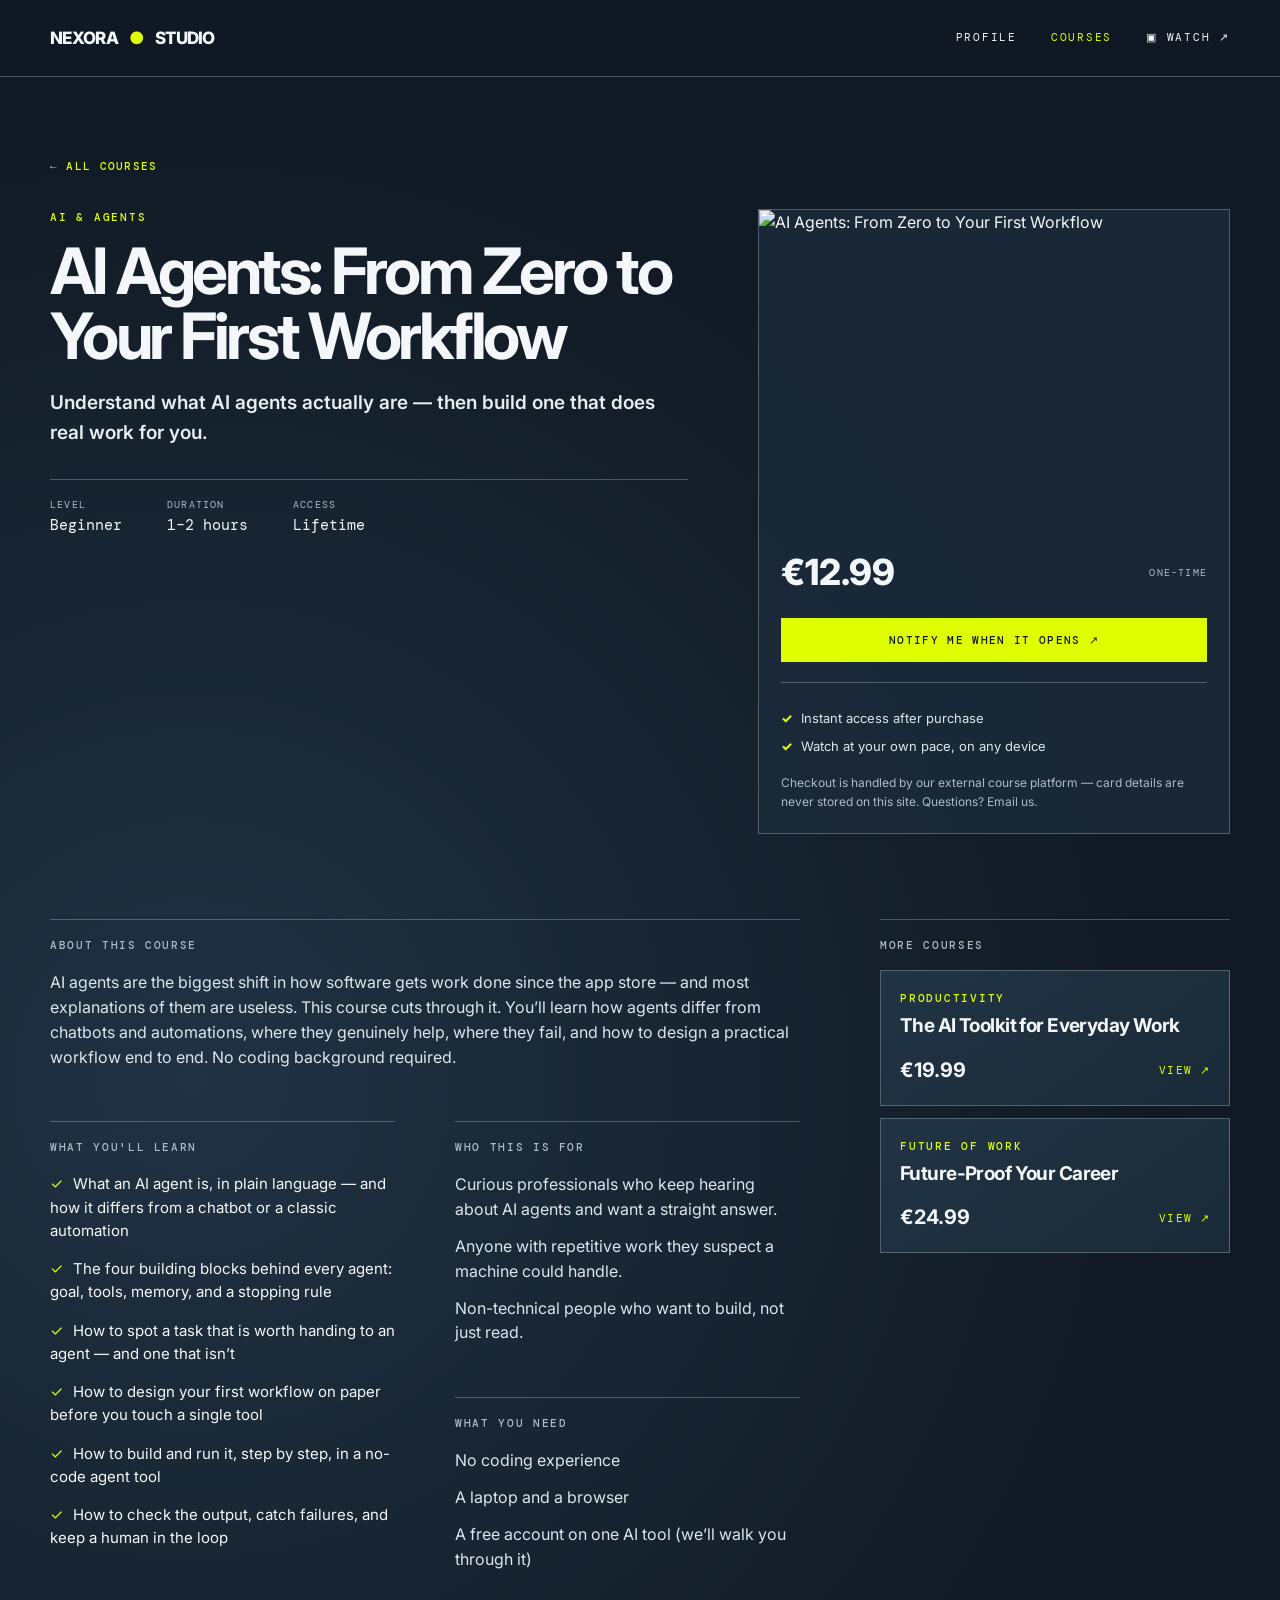
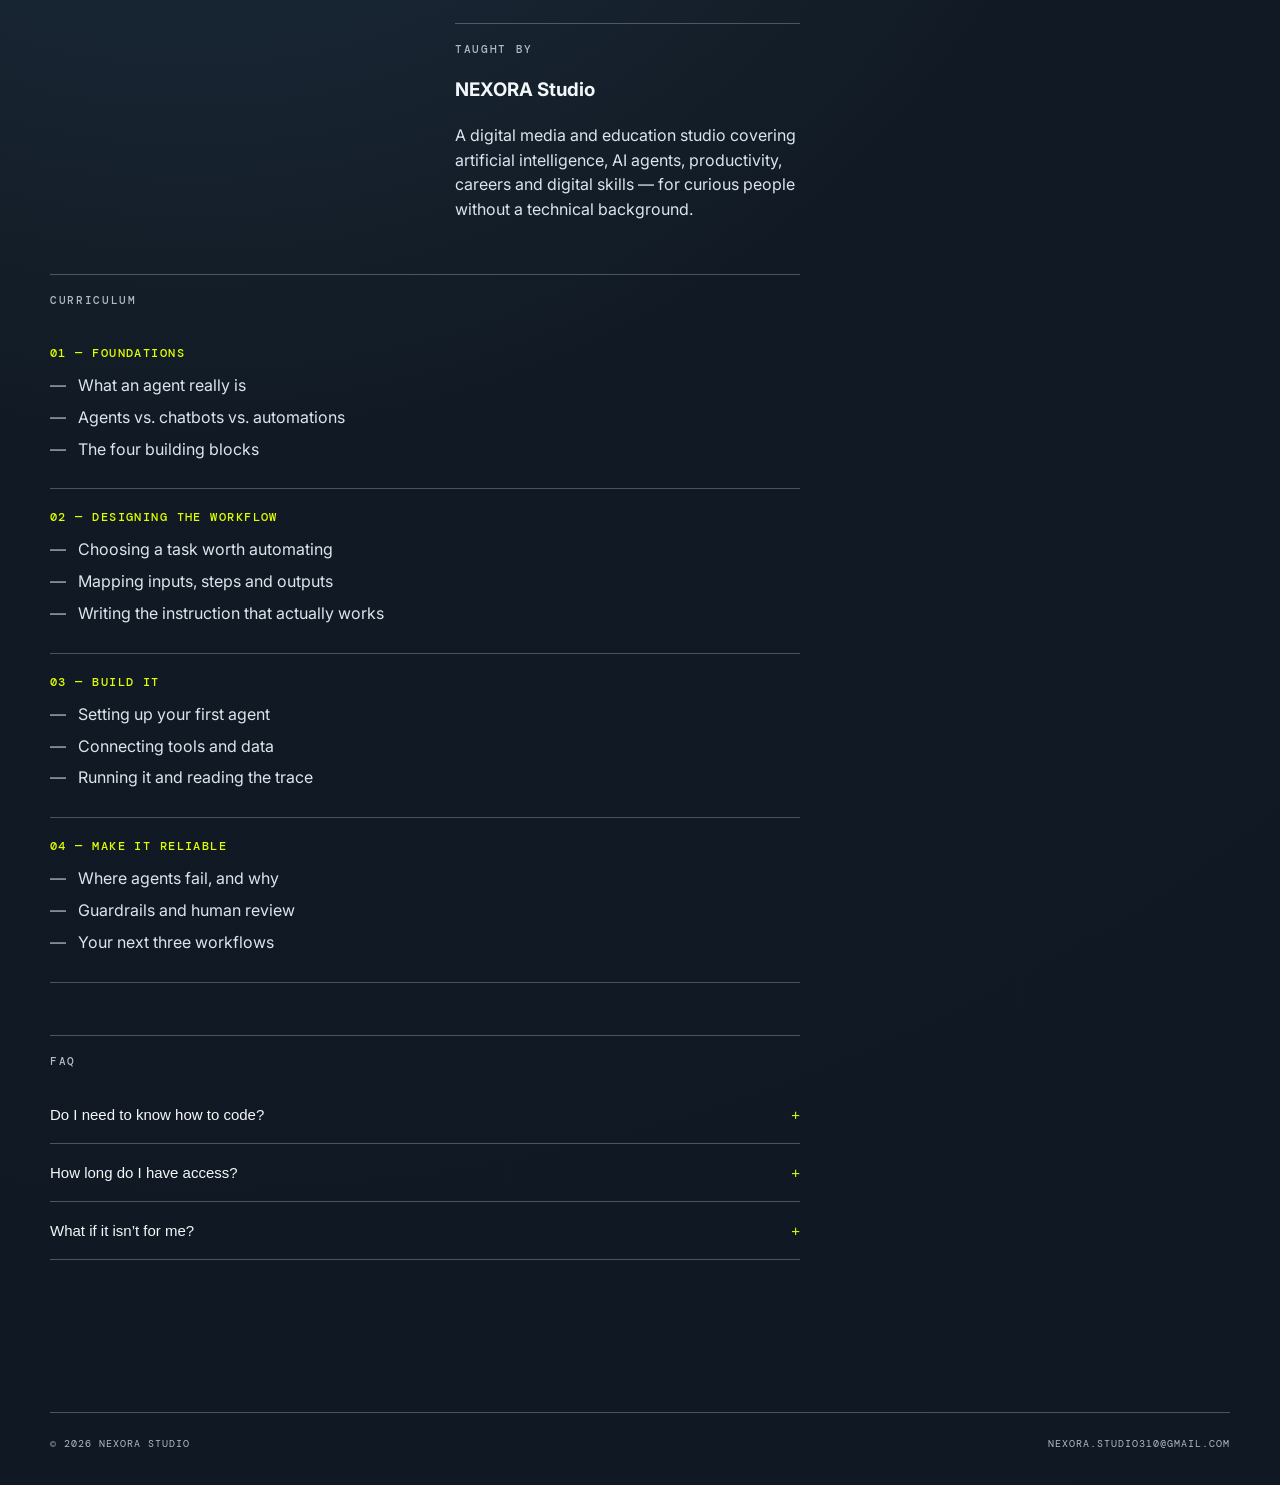
==== course.html @ cb459c19 "Add files via upload" ====
<!doctype html>
<html lang="en">
<head><meta charset="utf-8"><meta name="viewport" content="width=device-width,initial-scale=1"><meta name="description" content="NEXORA Academy course"><title>Course — NEXORA Studio</title><link rel="stylesheet" href="styles.css"></head>
<body>
<header><div class="container navbar">
<a class="brand" href="index.html">NEXORA <span>●</span> STUDIO</a>
<nav class="nav"><a href="index.html">PROFILE</a><a href="courses.html" class="active">COURSES</a><a href="https://youtube.com/" target="_blank" rel="noreferrer">▣ WATCH ↗</a></nav>
</div></header>
<main class="page"><div class="container" id="course-page"></div></main>
<div id="notify-modal" class="notify-overlay"><div class="modal">
  <div class="eyebrow">NEXORA ACADEMY</div><h2>Get notified when it opens.</h2>
  <p>Leave your email below. The form is prepared for the future notification integration.</p>
  <form id="notify-form"><input id="notify-email" type="email" placeholder="you@example.com" required><div class="modal-actions"><button class="btn primary" type="submit">NOTIFY ME ↗</button><button class="btn secondary" type="button" id="close-modal">CLOSE</button></div></form>
</div></div>
<footer class="container"><span>© 2026 NEXORA STUDIO</span><a href="mailto:nexora.studio310@gmail.com">NEXORA.STUDIO310@GMAIL.COM</a></footer>
<script src="data.js"></script><script src="app.js"></script>
</body></html>
---- styles.css ----
@import url('https://fonts.googleapis.com/css2?family=DM+Mono:wght@400;500&family=Inter:wght@400;500;600;700;800&display=swap');
:root{--bg:#111a24;--panel:#1b2b3a;--text:#f4f7f9;--muted:#aebbc7;--line:rgba(220,235,245,.28);--lime:#dfff00;--max:1180px}
*{box-sizing:border-box}html{scroll-behavior:smooth}body{margin:0;background:radial-gradient(circle at 15% 35%,#203243 0,#111a24 42%,#101923 100%);color:var(--text);font-family:Inter,Arial,sans-serif;line-height:1.55}a{color:inherit;text-decoration:none}img{max-width:100%;display:block}
.container{width:min(calc(100% - 48px),var(--max));margin:auto}.mono,.eyebrow,.meta,.nav,.smallcaps{font-family:"DM Mono",monospace;letter-spacing:.16em;text-transform:uppercase}.eyebrow{font-size:11px;color:var(--lime);font-weight:500}
header{border-bottom:1px solid var(--line);position:sticky;top:0;background:rgba(17,26,36,.9);backdrop-filter:blur(14px);z-index:10}.navbar{min-height:76px;display:flex;align-items:center;justify-content:space-between}.brand{font-weight:800;font-size:17px;letter-spacing:-.04em}.brand span{color:var(--lime);margin:0 8px}.nav{display:flex;gap:34px;font-size:11px}.nav a:hover,.nav a.active{color:var(--lime)}
.hero{padding:92px 0 70px}.hero-grid{display:grid;grid-template-columns:.9fr 1.1fr;gap:68px;align-items:center}.hero-art{position:relative;padding:10px}.hero-art:before,.hero-art:after{content:"";position:absolute;width:92px;height:92px;border-color:var(--lime);border-style:solid;pointer-events:none}.hero-art:before{top:0;left:0;border-width:2px 0 0 2px}.hero-art:after{bottom:0;right:0;border-width:0 2px 2px 0}.hero-art img{width:100%;aspect-ratio:1/1.08;object-fit:cover;filter:saturate(.72) contrast(1.05);border:1px solid var(--line)}
.hero-copy h1{font-size:clamp(42px,5.4vw,76px);line-height:.98;letter-spacing:-.06em;margin:12px 0 24px}.hero-copy h1 span{font-weight:500}.lead{font-size:20px;font-weight:600;max-width:670px;margin-bottom:22px}.body-copy{color:var(--muted);max-width:670px}.actions{display:flex;gap:12px;flex-wrap:wrap;margin:30px 0}.btn{display:inline-flex;align-items:center;justify-content:center;gap:12px;border:1px solid var(--line);padding:14px 19px;font:500 11px "DM Mono",monospace;letter-spacing:.12em;text-transform:uppercase;transition:.2s;cursor:pointer}.btn.primary{background:var(--lime);border-color:var(--lime);color:#121a1e}.btn:hover{transform:translateY(-2px);border-color:var(--lime)}
.contact-row{display:flex;gap:25px;flex-wrap:wrap;color:var(--muted);font:11px "DM Mono",monospace;text-transform:uppercase;letter-spacing:.08em}.contact-row a{text-decoration:underline;text-underline-offset:5px}
.section{padding:55px 0 85px}.section-head{display:flex;justify-content:space-between;gap:30px;align-items:end;border-bottom:1px solid var(--line);padding-bottom:18px;margin-bottom:30px}.section-head h2{font:500 12px "DM Mono",monospace;letter-spacing:.16em;text-transform:uppercase;margin:0}.link-lime{font:500 11px "DM Mono",monospace;letter-spacing:.12em;color:var(--lime);text-transform:uppercase}
.history{border-top:1px solid var(--line)}.history-row{display:grid;grid-template-columns:1fr 1.1fr 1.3fr;gap:25px;padding:25px 10px;border-bottom:1px solid var(--line)}.history-row .year{font:500 12px "DM Mono",monospace;letter-spacing:.12em}.history-row h3{margin:0;font-size:19px}.history-row p{margin:3px 0 0;color:var(--muted)}
.course-grid{display:grid;grid-template-columns:repeat(3,1fr);gap:22px}.card{background:linear-gradient(145deg,rgba(35,55,71,.9),rgba(26,43,57,.9));border:1px solid var(--line);transition:.25s;overflow:hidden}.card:hover{transform:translateY(-4px);border-color:rgba(223,255,0,.65)}.card img{width:100%;aspect-ratio:1.45;object-fit:cover;border-bottom:1px solid var(--line)}.card-body{padding:19px}.card h3{font-size:19px;line-height:1.18;margin:8px 0 14px;letter-spacing:-.03em}.card .desc{color:var(--muted);font-size:13px;min-height:42px}.card-meta{display:flex;gap:10px;flex-wrap:wrap;font:10px "DM Mono",monospace;letter-spacing:.08em;color:var(--muted);text-transform:uppercase;border-top:1px solid var(--line);padding-top:15px;margin-top:15px}.card-bottom{display:flex;justify-content:space-between;align-items:center;margin-top:17px}.price{font-size:20px;font-weight:700}.view{font:11px "DM Mono",monospace;color:var(--lime);letter-spacing:.1em}
footer{border-top:1px solid var(--line);padding:24px 0 35px;display:flex;justify-content:space-between;color:var(--muted);font:10px "DM Mono",monospace;letter-spacing:.1em;text-transform:uppercase}
.page{padding:75px 0 100px}.page-title{max-width:800px}.page-title h1{font-size:clamp(40px,5vw,68px);line-height:1.02;letter-spacing:-.055em;margin:10px 0 35px}.filters{display:flex;gap:9px;flex-wrap:wrap;margin-bottom:32px}.filter{border:1px solid var(--line);padding:9px 12px;background:transparent;color:var(--muted);font:10px "DM Mono",monospace;letter-spacing:.1em;text-transform:uppercase;cursor:pointer}.filter.active,.filter:hover{background:var(--lime);border-color:var(--lime);color:#111}
.course-hero{display:grid;grid-template-columns:1.15fr .85fr;gap:70px;align-items:start}.course-title h1{font-size:clamp(40px,5vw,68px);line-height:1.02;letter-spacing:-.055em;margin:12px 0 20px}.course-subtitle{font-size:19px;font-weight:600;color:#e8edf1;max-width:720px}.course-facts{display:flex;gap:45px;border-top:1px solid var(--line);margin-top:32px;padding-top:18px}.fact .label{font:10px "DM Mono",monospace;letter-spacing:.12em;color:var(--muted);text-transform:uppercase}.fact .value{font:15px "DM Mono",monospace;margin-top:4px}
.purchase{border:1px solid var(--line);background:rgba(28,43,58,.85);padding:0;position:sticky;top:100px}.purchase img{width:100%;aspect-ratio:1.5;object-fit:cover}.purchase-inner{padding:22px}.purchase-price{font-size:36px;font-weight:800;display:flex;justify-content:space-between;align-items:center}.purchase-price span{font:10px "DM Mono",monospace;color:var(--muted);letter-spacing:.12em;text-transform:uppercase}.purchase .btn{width:100%;margin-top:17px}.purchase-note{color:var(--muted);font-size:12px;margin:18px 0 0}.benefits{border-top:1px solid var(--line);margin-top:20px;padding-top:17px}.benefit{margin:8px 0;color:#dce7ed;font-size:13px}.benefit:before{content:"✓";color:var(--lime);margin-right:9px;font-weight:800}
.content-grid{display:grid;grid-template-columns:1.5fr .7fr;gap:80px;margin-top:85px}.block{border-top:1px solid var(--line);padding-top:18px;margin-bottom:52px}.block h2{font:500 11px "DM Mono",monospace;letter-spacing:.15em;color:var(--muted);text-transform:uppercase;margin:0 0 18px}.block p{font-size:16px;color:#dce5eb}.split{display:grid;grid-template-columns:1fr 1fr;gap:60px}.checklist{list-style:none;padding:0;margin:0}.checklist li{margin:15px 0;font-size:15px}.checklist li:before{content:"✓";color:var(--lime);margin-right:10px}.plain-list{list-style:none;padding:0}.plain-list li{margin:12px 0;color:#dce5eb}.curriculum .module{border-bottom:1px solid var(--line);padding:20px 0}.module-title{font:500 12px "DM Mono",monospace;color:var(--lime);letter-spacing:.12em;text-transform:uppercase;margin-bottom:12px}.module ul{list-style:none;padding:0;margin:0}.module li{margin:7px 0;color:#dce5eb}.module li:before{content:"—";color:var(--muted);margin-right:12px}.faq button{width:100%;background:none;color:var(--text);border:0;border-bottom:1px solid var(--line);padding:20px 0;text-align:left;font-size:15px;display:flex;justify-content:space-between;cursor:pointer}.faq .answer{display:none;padding:0 0 18px;color:var(--muted);font-size:14px}.faq .open .answer{display:block}.faq .plus{color:var(--lime)}
.notify-overlay{display:none;position:fixed;inset:0;background:rgba(6,10,14,.78);backdrop-filter:blur(7px);z-index:50;align-items:center;justify-content:center;padding:20px}.notify-overlay.open{display:flex}.modal{width:min(500px,100%);background:#182735;border:1px solid var(--line);padding:30px}.modal h2{margin-top:0;font-size:28px}.modal p{color:var(--muted)}.modal input{width:100%;padding:14px;background:#101923;border:1px solid var(--line);color:var(--text);margin:12px 0;font:14px Inter}.modal-actions{display:flex;gap:10px}
@media(max-width:850px){.container{width:min(calc(100% - 32px),var(--max))}.nav{gap:15px;font-size:9px}.hero{padding-top:55px}.hero-grid,.course-hero,.content-grid{grid-template-columns:1fr;gap:40px}.purchase{position:static}.course-grid{grid-template-columns:1fr 1fr}.history-row{grid-template-columns:1fr}.split{grid-template-columns:1fr;gap:25px}}
@media(max-width:560px){.course-grid{grid-template-columns:1fr}.navbar{min-height:68px}.brand{font-size:14px}.nav{gap:10px}.nav a:nth-child(1){display:none}.hero-copy h1{font-size:48px}.lead{font-size:18px}.contact-row{font-size:9px}.history-row{padding:20px 0}.course-facts{gap:22px;flex-wrap:wrap}.content-grid{margin-top:55px}.page{padding-top:50px}footer{display:block}.container+footer{padding-top:24px}.btn{width:auto}}
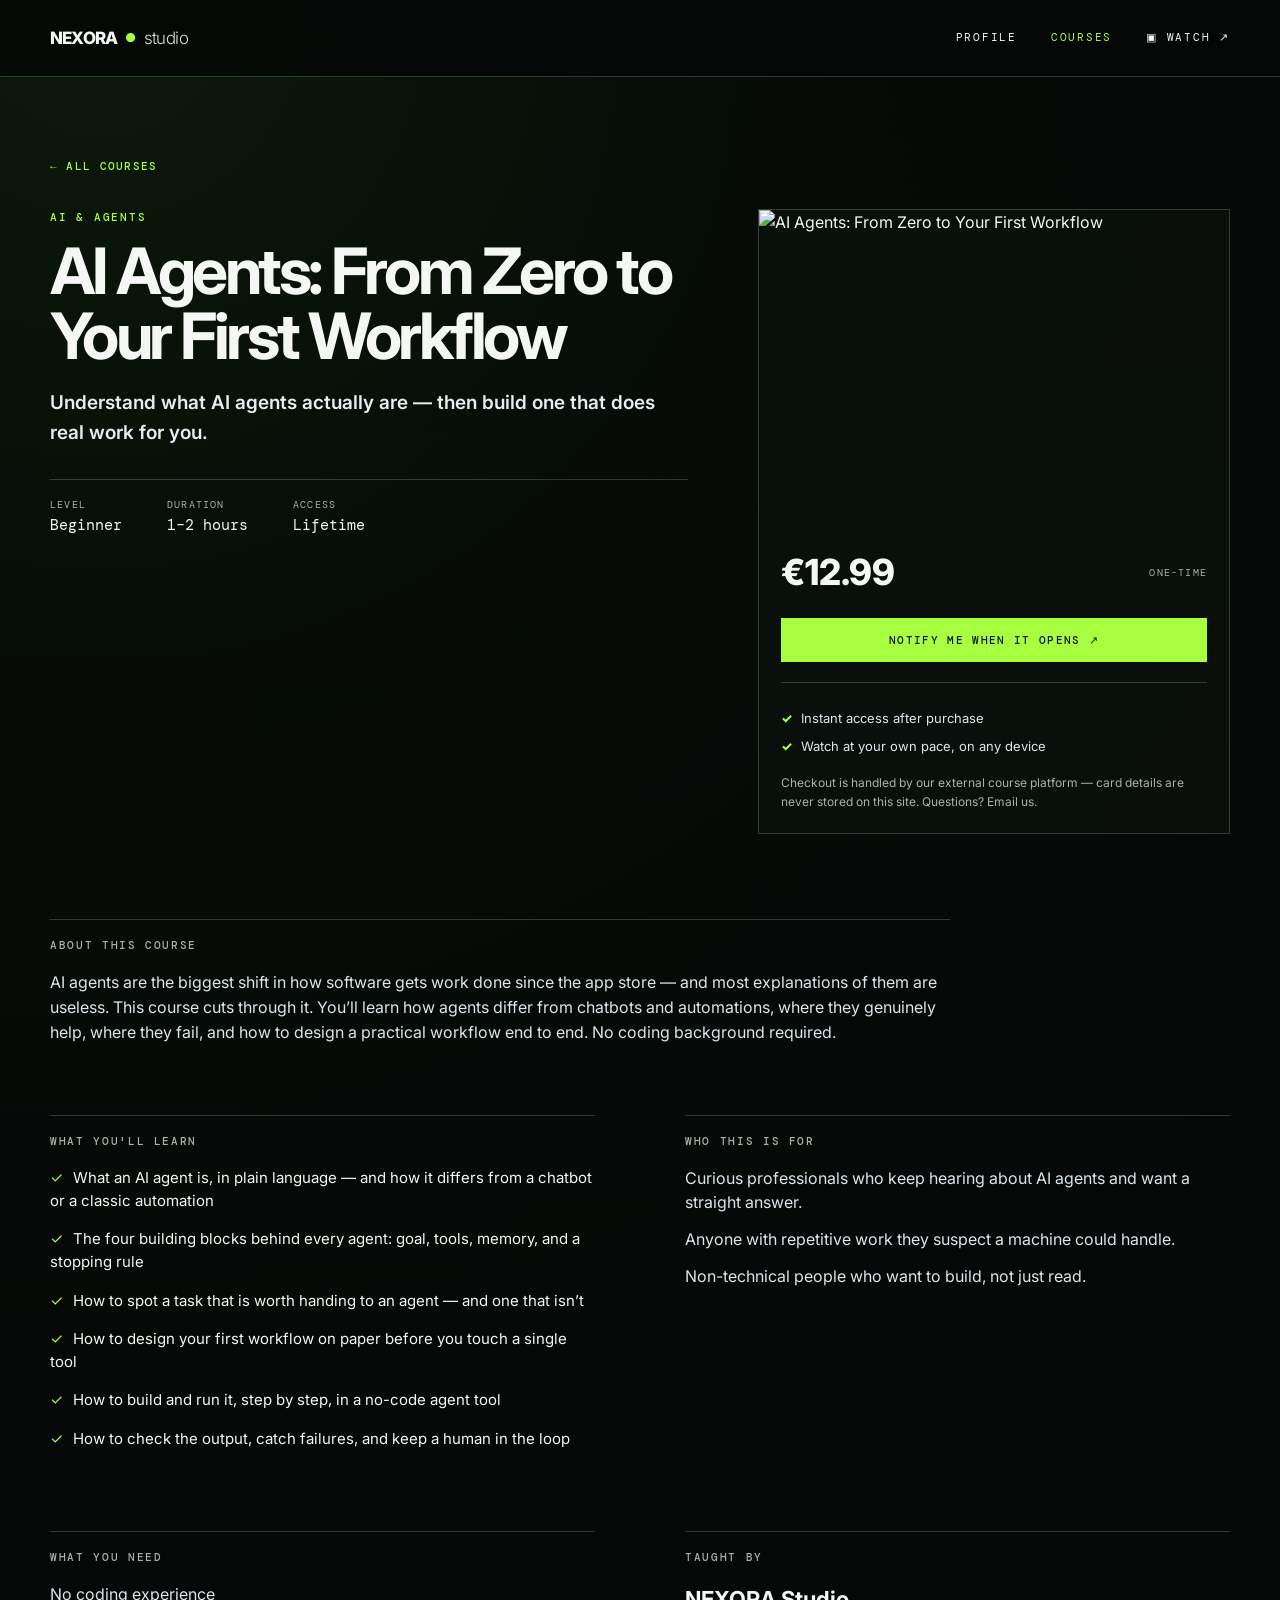
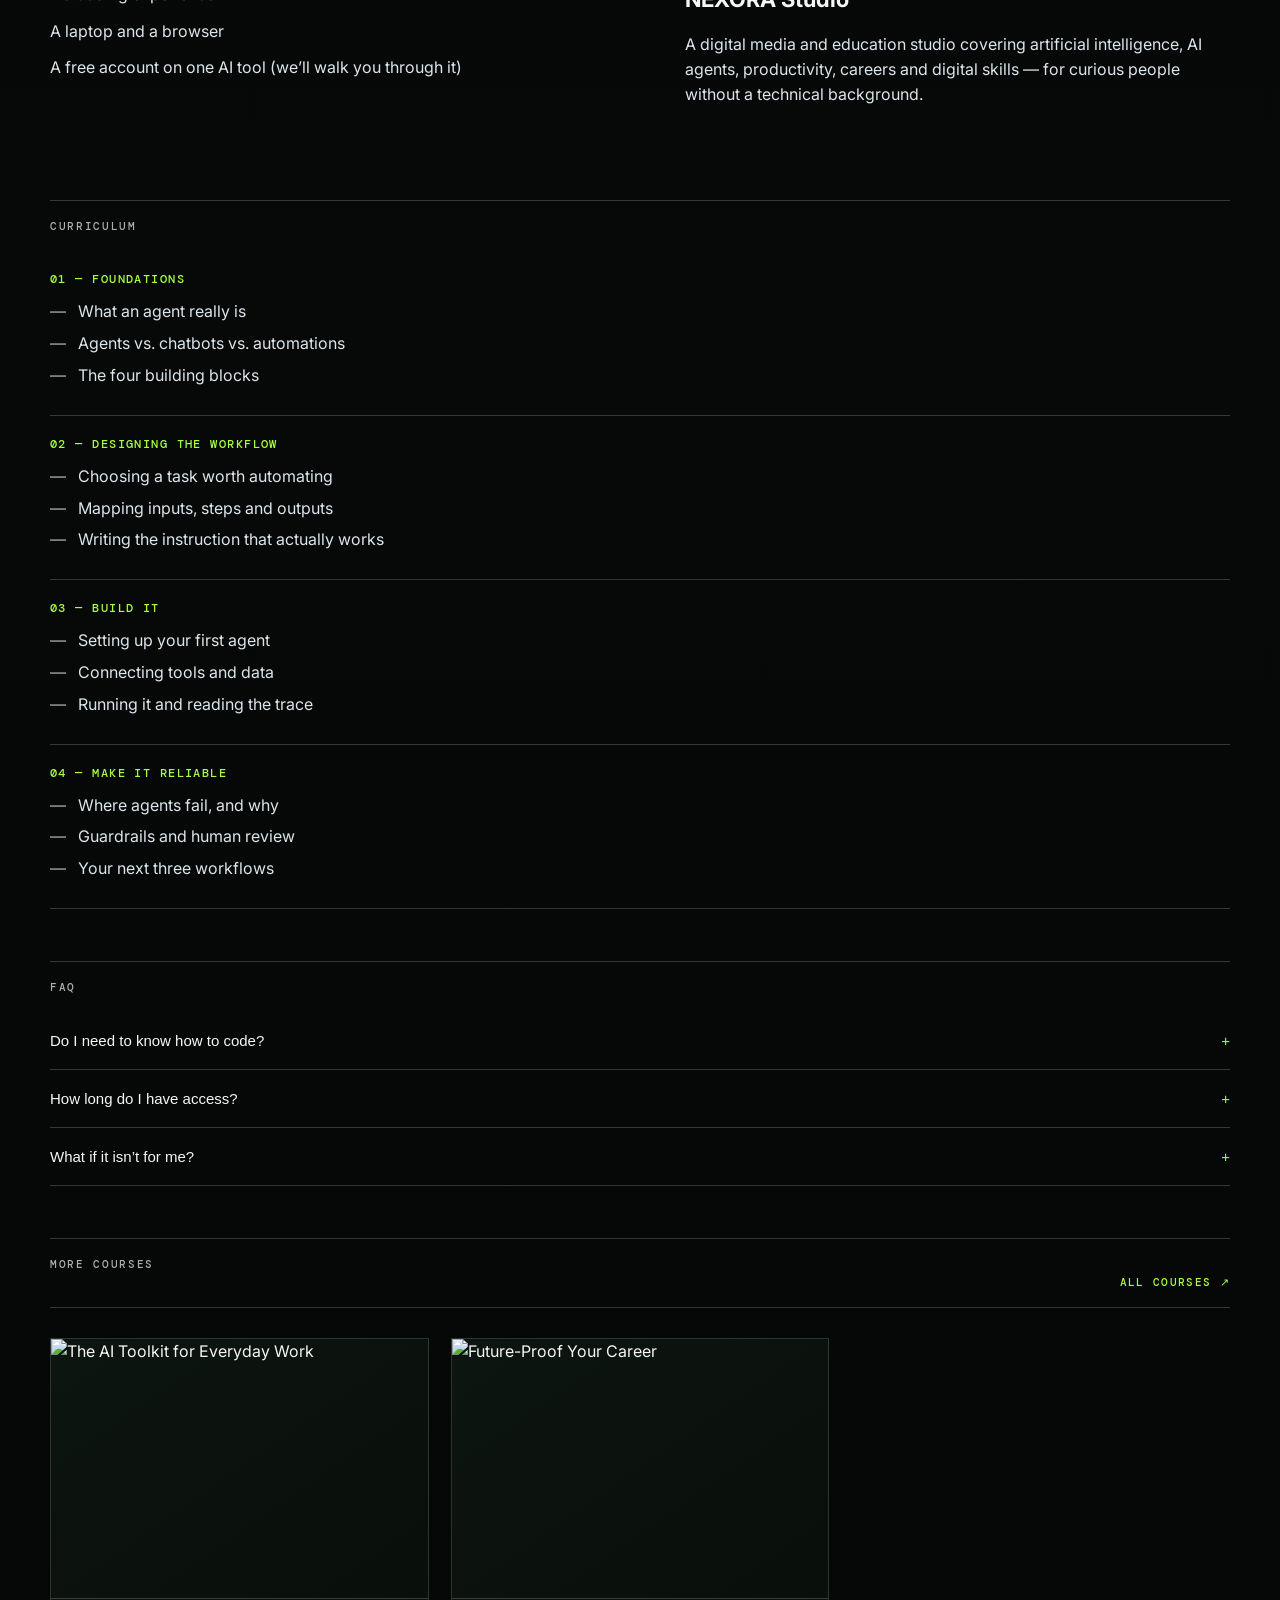
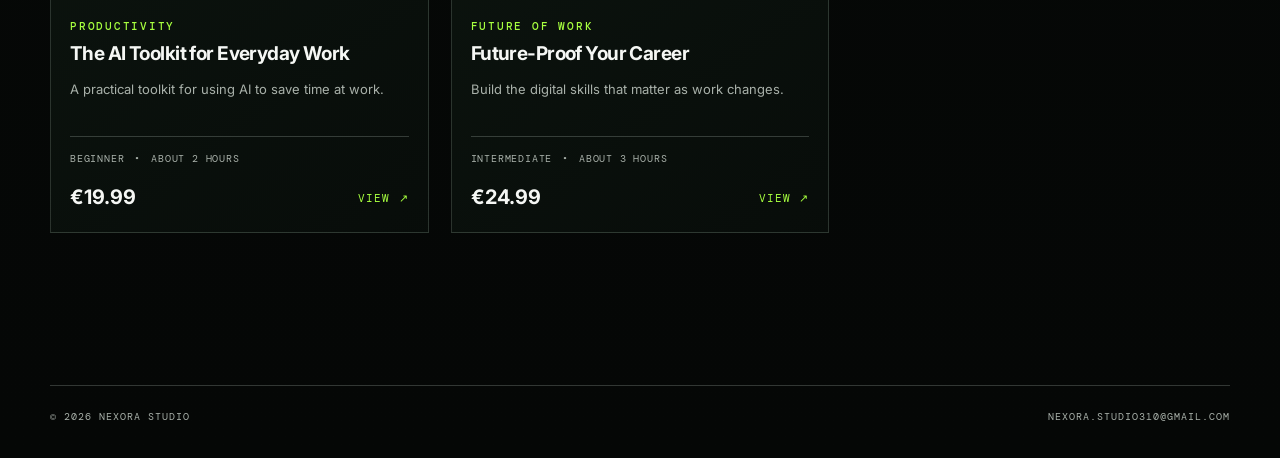
==== commit 99dd131b: "Add files via upload" ====
--- a/course.html
+++ b/course.html
@@ -3,7 +3,7 @@
 <head><meta charset="utf-8"><meta name="viewport" content="width=device-width,initial-scale=1"><meta name="description" content="NEXORA Academy course"><title>Course — NEXORA Studio</title><link rel="stylesheet" href="styles.css"></head>
 <body>
 <header><div class="container navbar">
-<a class="brand" href="index.html">NEXORA <span>●</span> STUDIO</a>
+<a class="brand" href="index.html">NEXORA <span>●</span> <em>studio</em></a>
 <nav class="nav"><a href="index.html">PROFILE</a><a href="courses.html" class="active">COURSES</a><a href="https://youtube.com/" target="_blank" rel="noreferrer">▣ WATCH ↗</a></nav>
 </div></header>
 <main class="page"><div class="container" id="course-page"></div></main>
--- a/styles.css
+++ b/styles.css
@@ -17,3 +17,25 @@
 .notify-overlay{display:none;position:fixed;inset:0;background:rgba(6,10,14,.78);backdrop-filter:blur(7px);z-index:50;align-items:center;justify-content:center;padding:20px}.notify-overlay.open{display:flex}.modal{width:min(500px,100%);background:#182735;border:1px solid var(--line);padding:30px}.modal h2{margin-top:0;font-size:28px}.modal p{color:var(--muted)}.modal input{width:100%;padding:14px;background:#101923;border:1px solid var(--line);color:var(--text);margin:12px 0;font:14px Inter}.modal-actions{display:flex;gap:10px}
 @media(max-width:850px){.container{width:min(calc(100% - 32px),var(--max))}.nav{gap:15px;font-size:9px}.hero{padding-top:55px}.hero-grid,.course-hero,.content-grid{grid-template-columns:1fr;gap:40px}.purchase{position:static}.course-grid{grid-template-columns:1fr 1fr}.history-row{grid-template-columns:1fr}.split{grid-template-columns:1fr;gap:25px}}
 @media(max-width:560px){.course-grid{grid-template-columns:1fr}.navbar{min-height:68px}.brand{font-size:14px}.nav{gap:10px}.nav a:nth-child(1){display:none}.hero-copy h1{font-size:48px}.lead{font-size:18px}.contact-row{font-size:9px}.history-row{padding:20px 0}.course-facts{gap:22px;flex-wrap:wrap}.content-grid{margin-top:55px}.page{padding-top:50px}footer{display:block}.container+footer{padding-top:24px}.btn{width:auto}}
+
+/* NEXORA visual refinement v2 */
+:root{--bg:#050706;--panel:#0b110d;--text:#f5f7f4;--muted:#a9b1aa;--line:rgba(230,242,232,.20);--lime:#A7FF3F;--max:1180px}
+body{background:radial-gradient(circle at 8% 0%,rgba(91,255,50,.075) 0%,rgba(40,120,55,.035) 18%,rgba(5,7,6,0) 42%),linear-gradient(180deg,#050706 0%,#060907 55%,#050706 100%);color:var(--text)}
+header{background:rgba(5,7,6,.86)}
+.brand{font-weight:800;display:flex;align-items:center;gap:0;letter-spacing:-.045em}.brand span{color:var(--lime);margin:0 8px;font-size:.72em}.brand em{font-family:Inter,Arial,sans-serif;font-style:normal;font-weight:300;letter-spacing:-.035em;color:#d8ded9}
+.card{background:linear-gradient(145deg,rgba(13,22,16,.96),rgba(8,13,10,.96));border-color:rgba(210,235,216,.17)}
+.card:hover{border-color:rgba(167,255,63,.65)}
+.purchase{background:rgba(10,16,12,.9)}
+.modal{background:#0a100c}
+.course-content{margin-top:85px}
+.about-block{max-width:900px;margin-bottom:70px}
+.course-info-grid{display:grid;grid-template-columns:1fr 1fr;column-gap:90px;row-gap:8px}
+.course-info-grid .block{margin-bottom:58px}
+.course-info-grid .block p{max-width:520px}
+.course-info-grid .block h3{font-size:22px;margin:0 0 8px}
+.curriculum{margin-top:20px}
+.more-courses{margin-top:45px}
+.more-courses .section-head{margin-bottom:30px}
+.more-courses .course-grid{grid-template-columns:repeat(3,1fr)}
+@media(max-width:850px){.course-info-grid{grid-template-columns:1fr;column-gap:0}.more-courses .course-grid{grid-template-columns:1fr 1fr}}
+@media(max-width:560px){.course-info-grid{display:block}.more-courses .course-grid{grid-template-columns:1fr}.course-content{margin-top:55px}.about-block{margin-bottom:45px}.course-info-grid .block{margin-bottom:42px}}
